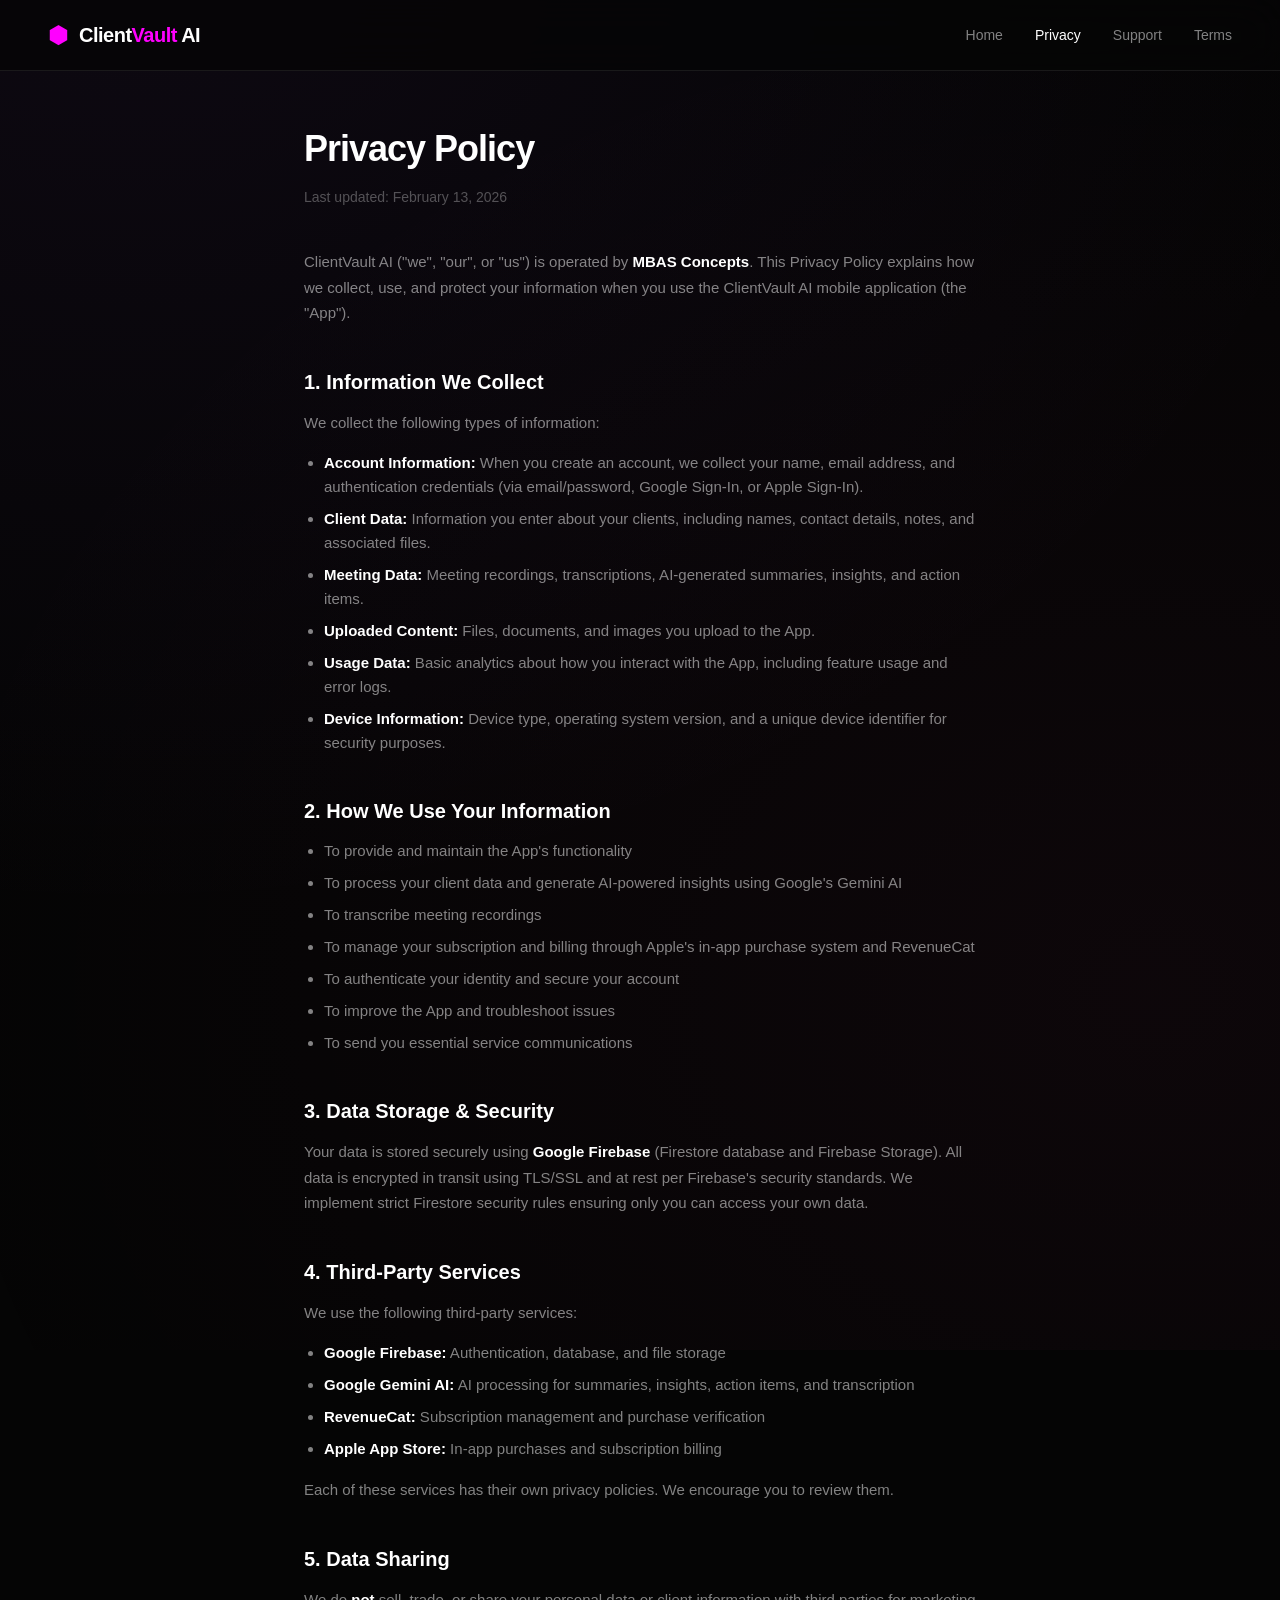
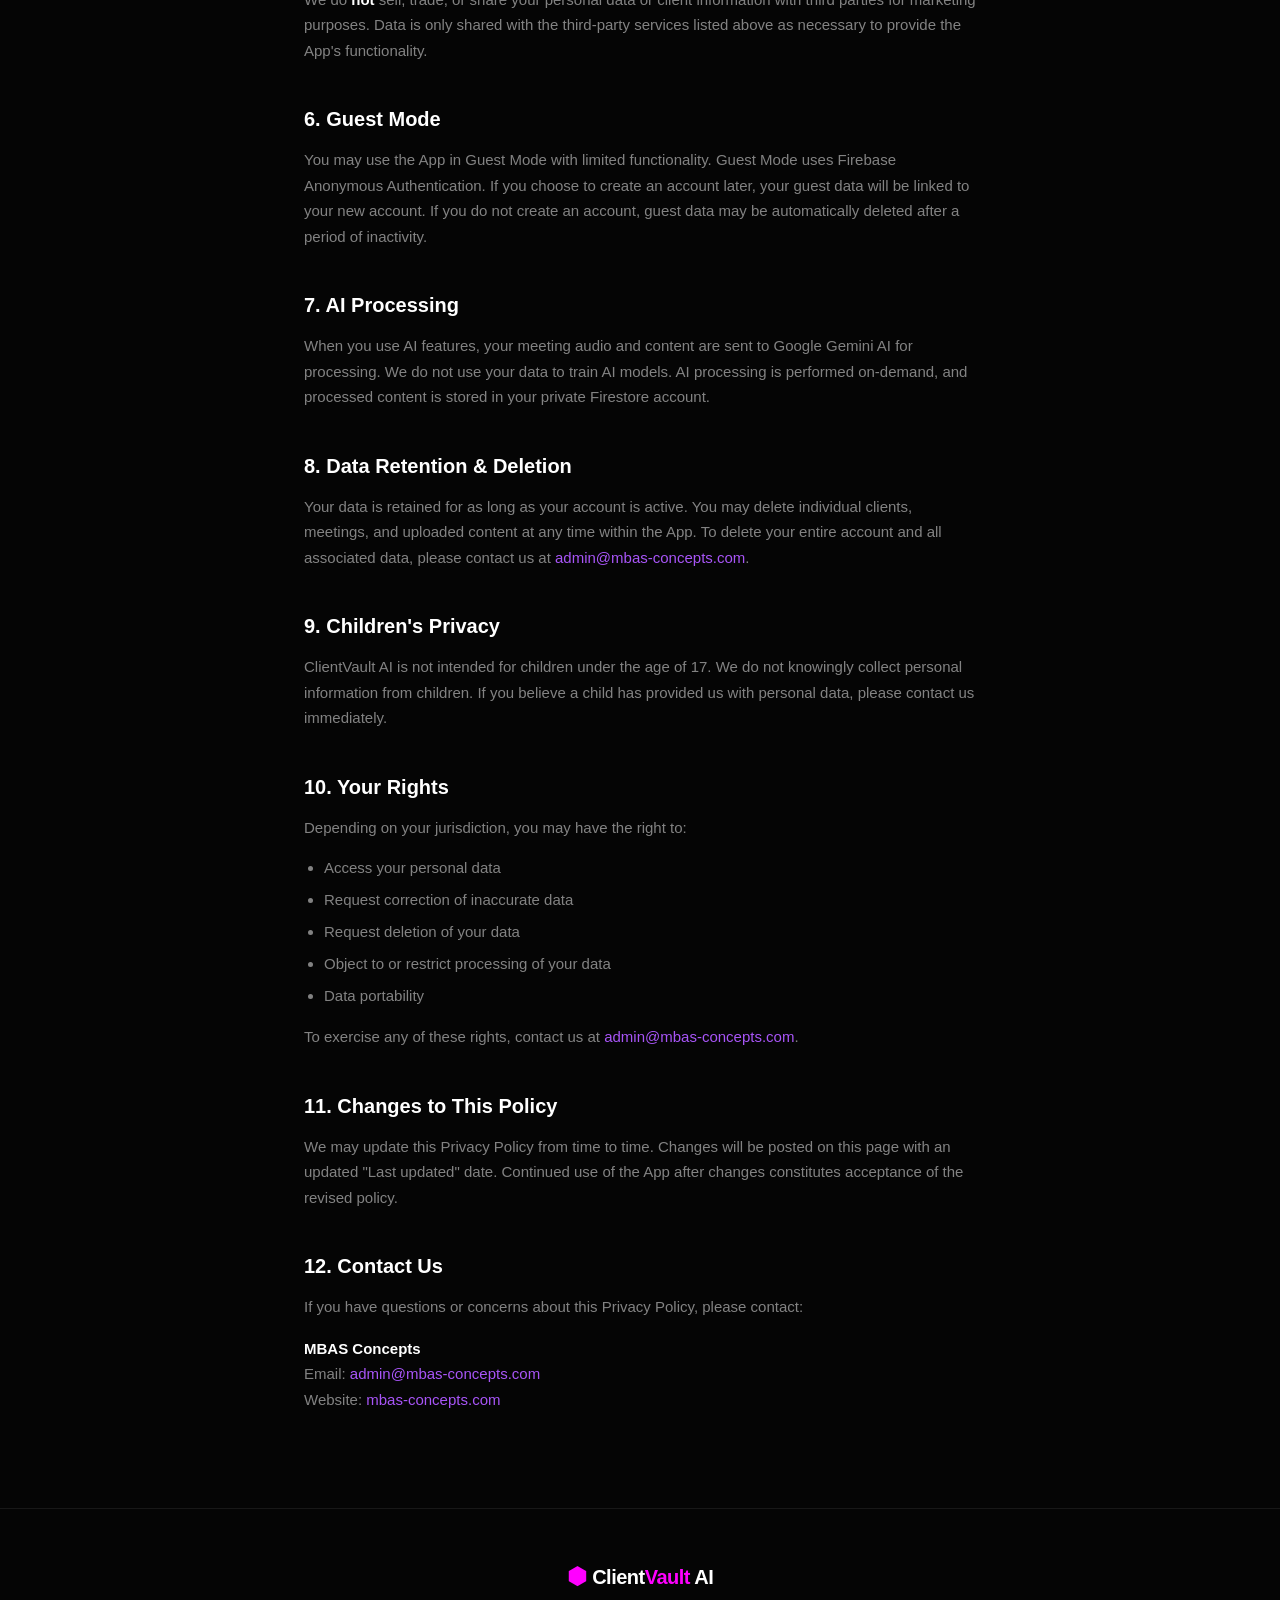
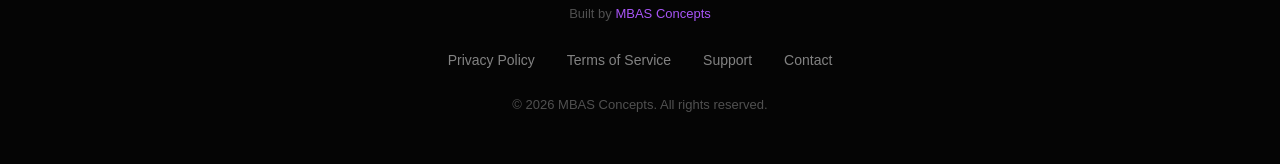
==== privacy.html @ d9dd7118 "Initial commit: ClientVault AI website Landing page, privacy policy, support/FAQ, and terms of servi" ====
<!DOCTYPE html>
<html lang="en">
<head>
    <meta charset="UTF-8">
    <meta name="viewport" content="width=device-width, initial-scale=1.0">
    <title>Privacy Policy — ClientVault AI</title>
    <link rel="stylesheet" href="style.css">
    <link rel="icon" type="image/png" href="favicon.png">
</head>
<body>
    <nav class="navbar">
        <div class="nav-brand">
            <a href="index.html" style="display:flex;align-items:center;gap:10px;text-decoration:none;color:inherit;">
                <span class="logo-icon">&#x2B22;</span>
                <span class="logo-text">Client<span class="accent">Vault</span> AI</span>
            </a>
        </div>
        <div class="nav-links">
            <a href="index.html">Home</a>
            <a href="privacy.html" class="active">Privacy</a>
            <a href="support.html">Support</a>
            <a href="terms.html">Terms</a>
        </div>
    </nav>

    <div class="page-content">
        <h1>Privacy Policy</h1>
        <p class="date">Last updated: February 13, 2026</p>

        <p>ClientVault AI ("we", "our", or "us") is operated by <strong>MBAS Concepts</strong>. This Privacy Policy explains how we collect, use, and protect your information when you use the ClientVault AI mobile application (the "App").</p>

        <h2>1. Information We Collect</h2>
        <p>We collect the following types of information:</p>
        <ul>
            <li><strong>Account Information:</strong> When you create an account, we collect your name, email address, and authentication credentials (via email/password, Google Sign-In, or Apple Sign-In).</li>
            <li><strong>Client Data:</strong> Information you enter about your clients, including names, contact details, notes, and associated files.</li>
            <li><strong>Meeting Data:</strong> Meeting recordings, transcriptions, AI-generated summaries, insights, and action items.</li>
            <li><strong>Uploaded Content:</strong> Files, documents, and images you upload to the App.</li>
            <li><strong>Usage Data:</strong> Basic analytics about how you interact with the App, including feature usage and error logs.</li>
            <li><strong>Device Information:</strong> Device type, operating system version, and a unique device identifier for security purposes.</li>
        </ul>

        <h2>2. How We Use Your Information</h2>
        <ul>
            <li>To provide and maintain the App's functionality</li>
            <li>To process your client data and generate AI-powered insights using Google's Gemini AI</li>
            <li>To transcribe meeting recordings</li>
            <li>To manage your subscription and billing through Apple's in-app purchase system and RevenueCat</li>
            <li>To authenticate your identity and secure your account</li>
            <li>To improve the App and troubleshoot issues</li>
            <li>To send you essential service communications</li>
        </ul>

        <h2>3. Data Storage & Security</h2>
        <p>Your data is stored securely using <strong>Google Firebase</strong> (Firestore database and Firebase Storage). All data is encrypted in transit using TLS/SSL and at rest per Firebase's security standards. We implement strict Firestore security rules ensuring only you can access your own data.</p>

        <h2>4. Third-Party Services</h2>
        <p>We use the following third-party services:</p>
        <ul>
            <li><strong>Google Firebase:</strong> Authentication, database, and file storage</li>
            <li><strong>Google Gemini AI:</strong> AI processing for summaries, insights, action items, and transcription</li>
            <li><strong>RevenueCat:</strong> Subscription management and purchase verification</li>
            <li><strong>Apple App Store:</strong> In-app purchases and subscription billing</li>
        </ul>
        <p>Each of these services has their own privacy policies. We encourage you to review them.</p>

        <h2>5. Data Sharing</h2>
        <p>We do <strong>not</strong> sell, trade, or share your personal data or client information with third parties for marketing purposes. Data is only shared with the third-party services listed above as necessary to provide the App's functionality.</p>

        <h2>6. Guest Mode</h2>
        <p>You may use the App in Guest Mode with limited functionality. Guest Mode uses Firebase Anonymous Authentication. If you choose to create an account later, your guest data will be linked to your new account. If you do not create an account, guest data may be automatically deleted after a period of inactivity.</p>

        <h2>7. AI Processing</h2>
        <p>When you use AI features, your meeting audio and content are sent to Google Gemini AI for processing. We do not use your data to train AI models. AI processing is performed on-demand, and processed content is stored in your private Firestore account.</p>

        <h2>8. Data Retention & Deletion</h2>
        <p>Your data is retained for as long as your account is active. You may delete individual clients, meetings, and uploaded content at any time within the App. To delete your entire account and all associated data, please contact us at <a href="mailto:admin@mbas-concepts.com">admin@mbas-concepts.com</a>.</p>

        <h2>9. Children's Privacy</h2>
        <p>ClientVault AI is not intended for children under the age of 17. We do not knowingly collect personal information from children. If you believe a child has provided us with personal data, please contact us immediately.</p>

        <h2>10. Your Rights</h2>
        <p>Depending on your jurisdiction, you may have the right to:</p>
        <ul>
            <li>Access your personal data</li>
            <li>Request correction of inaccurate data</li>
            <li>Request deletion of your data</li>
            <li>Object to or restrict processing of your data</li>
            <li>Data portability</li>
        </ul>
        <p>To exercise any of these rights, contact us at <a href="mailto:admin@mbas-concepts.com">admin@mbas-concepts.com</a>.</p>

        <h2>11. Changes to This Policy</h2>
        <p>We may update this Privacy Policy from time to time. Changes will be posted on this page with an updated "Last updated" date. Continued use of the App after changes constitutes acceptance of the revised policy.</p>

        <h2>12. Contact Us</h2>
        <p>If you have questions or concerns about this Privacy Policy, please contact:</p>
        <p>
            <strong>MBAS Concepts</strong><br>
            Email: <a href="mailto:admin@mbas-concepts.com">admin@mbas-concepts.com</a><br>
            Website: <a href="https://mbas-concepts.com" target="_blank">mbas-concepts.com</a>
        </p>
    </div>

    <footer>
        <div class="footer-content">
            <div class="footer-brand">
                <span class="logo-icon">&#x2B22;</span>
                <span class="logo-text">Client<span class="accent">Vault</span> AI</span>
                <p class="footer-byline">Built by <a href="https://mbas-concepts.com" target="_blank">MBAS Concepts</a></p>
            </div>
            <div class="footer-links">
                <a href="privacy.html">Privacy Policy</a>
                <a href="terms.html">Terms of Service</a>
                <a href="support.html">Support</a>
                <a href="mailto:admin@mbas-concepts.com">Contact</a>
            </div>
            <p class="copyright">&copy; 2026 MBAS Concepts. All rights reserved.</p>
        </div>
    </footer>
</body>
</html>
---- style.css ----
/* ============================
   ClientVault AI — Website Theme
   Glass-morphism dark design
   ============================ */

* {
    margin: 0;
    padding: 0;
    box-sizing: border-box;
}

:root {
    --bg-primary: #050505;
    --bg-secondary: #0A0A0F;
    --bg-card: rgba(255, 255, 255, 0.03);
    --border-color: rgba(255, 255, 255, 0.08);
    --text-primary: #ffffff;
    --text-secondary: rgba(255, 255, 255, 0.5);
    --text-muted: rgba(255, 255, 255, 0.3);
    --accent: #FF00FF;
    --accent-pink: #EC4899;
    --accent-purple: #A855F7;
    --accent-violet: #7C3AED;
}

body {
    font-family: -apple-system, BlinkMacSystemFont, 'SF Pro Display', 'Segoe UI', Roboto, sans-serif;
    background: var(--bg-primary);
    color: var(--text-primary);
    line-height: 1.6;
    overflow-x: hidden;
}

/* Background glow effect */
body::before {
    content: '';
    position: fixed;
    top: -50%;
    left: -50%;
    width: 200%;
    height: 200%;
    background: radial-gradient(ellipse at 30% 20%, rgba(168, 85, 247, 0.06) 0%, transparent 50%),
                radial-gradient(ellipse at 70% 80%, rgba(236, 72, 153, 0.04) 0%, transparent 50%);
    pointer-events: none;
    z-index: 0;
}

/* ---- Glass effect ---- */
.glass {
    background: var(--bg-card);
    border: 1px solid var(--border-color);
    backdrop-filter: blur(40px);
    -webkit-backdrop-filter: blur(40px);
}

/* ---- Navbar ---- */
.navbar {
    position: fixed;
    top: 0;
    left: 0;
    right: 0;
    z-index: 100;
    display: flex;
    justify-content: space-between;
    align-items: center;
    padding: 16px 48px;
    background: rgba(5, 5, 5, 0.8);
    backdrop-filter: blur(20px);
    -webkit-backdrop-filter: blur(20px);
    border-bottom: 1px solid var(--border-color);
}

.nav-brand {
    display: flex;
    align-items: center;
    gap: 10px;
}

.logo-icon {
    color: var(--accent);
    font-size: 24px;
}

.logo-text {
    font-size: 20px;
    font-weight: 700;
    letter-spacing: -0.5px;
}

.accent {
    color: var(--accent);
}

.nav-links {
    display: flex;
    gap: 32px;
}

.nav-links a {
    color: var(--text-secondary);
    text-decoration: none;
    font-size: 14px;
    font-weight: 500;
    transition: color 0.2s;
}

.nav-links a:hover,
.nav-links a.active {
    color: var(--text-primary);
}

/* ---- Main ---- */
main {
    position: relative;
    z-index: 1;
}

/* ---- Hero ---- */
.hero {
    min-height: 100vh;
    display: flex;
    align-items: center;
    justify-content: center;
    text-align: center;
    padding: 120px 24px 80px;
}

.hero-content {
    max-width: 720px;
}

.badge {
    display: inline-block;
    padding: 6px 16px;
    border-radius: 100px;
    font-size: 13px;
    font-weight: 600;
    color: var(--accent-purple);
    background: rgba(168, 85, 247, 0.1);
    border: 1px solid rgba(168, 85, 247, 0.2);
    margin-bottom: 32px;
}

.hero h1 {
    font-size: clamp(36px, 6vw, 64px);
    font-weight: 800;
    line-height: 1.1;
    letter-spacing: -2px;
    margin-bottom: 24px;
}

.hero-subtitle {
    font-size: 18px;
    color: var(--text-secondary);
    max-width: 560px;
    margin: 0 auto 40px;
    line-height: 1.7;
}

.hero-buttons {
    display: flex;
    gap: 16px;
    justify-content: center;
    flex-wrap: wrap;
}

.btn {
    display: inline-flex;
    align-items: center;
    gap: 10px;
    padding: 14px 28px;
    border-radius: 12px;
    font-size: 15px;
    font-weight: 600;
    text-decoration: none;
    transition: all 0.2s;
    cursor: pointer;
    border: none;
}

.btn-primary {
    background: linear-gradient(135deg, var(--accent-pink), var(--accent-violet));
    color: white;
    box-shadow: 0 8px 32px rgba(236, 72, 153, 0.25);
}

.btn-primary:hover {
    transform: translateY(-2px);
    box-shadow: 0 12px 40px rgba(236, 72, 153, 0.35);
}

/* ---- Features ---- */
.features {
    padding: 80px 24px 100px;
    text-align: center;
}

.features h2 {
    font-size: clamp(28px, 4vw, 42px);
    font-weight: 800;
    letter-spacing: -1px;
    margin-bottom: 56px;
}

.features-grid {
    display: grid;
    grid-template-columns: repeat(auto-fit, minmax(260px, 1fr));
    gap: 24px;
    max-width: 1000px;
    margin: 0 auto;
}

.feature-card {
    padding: 32px 24px;
    border-radius: 16px;
    text-align: left;
    transition: transform 0.2s, border-color 0.2s;
}

.feature-card:hover {
    transform: translateY(-4px);
    border-color: rgba(255, 255, 255, 0.15);
}

.feature-icon {
    width: 48px;
    height: 48px;
    border-radius: 12px;
    display: flex;
    align-items: center;
    justify-content: center;
    font-size: 22px;
    margin-bottom: 20px;
}

.feature-card h3 {
    font-size: 18px;
    font-weight: 700;
    margin-bottom: 10px;
}

.feature-card p {
    font-size: 14px;
    color: var(--text-secondary);
    line-height: 1.6;
}

/* ---- Pricing ---- */
.pricing {
    padding: 80px 24px 100px;
    text-align: center;
}

.pricing h2 {
    font-size: clamp(28px, 4vw, 42px);
    font-weight: 800;
    letter-spacing: -1px;
    margin-bottom: 12px;
}

.pricing-subtitle {
    font-size: 16px;
    color: var(--text-secondary);
    margin-bottom: 48px;
}

.pricing-grid {
    display: grid;
    grid-template-columns: repeat(auto-fit, minmax(240px, 1fr));
    gap: 24px;
    max-width: 860px;
    margin: 0 auto;
}

.pricing-card {
    padding: 36px 28px;
    border-radius: 16px;
    text-align: left;
    position: relative;
}

.pricing-card.popular {
    border-color: rgba(168, 85, 247, 0.3);
    background: rgba(168, 85, 247, 0.05);
}

.popular-badge {
    position: absolute;
    top: -12px;
    left: 50%;
    transform: translateX(-50%);
    padding: 4px 16px;
    border-radius: 100px;
    font-size: 11px;
    font-weight: 700;
    text-transform: uppercase;
    letter-spacing: 0.5px;
    background: linear-gradient(135deg, var(--accent-pink), var(--accent-violet));
    color: white;
}

.pricing-card h3 {
    font-size: 18px;
    font-weight: 700;
    margin-bottom: 8px;
}

.price {
    font-size: 42px;
    font-weight: 800;
    letter-spacing: -2px;
    margin-bottom: 24px;
}

.price span {
    font-size: 16px;
    font-weight: 400;
    color: var(--text-secondary);
    letter-spacing: 0;
}

.pricing-card ul {
    list-style: none;
    padding: 0;
}

.pricing-card li {
    padding: 8px 0;
    font-size: 14px;
    color: var(--text-secondary);
    border-bottom: 1px solid var(--border-color);
}

.pricing-card li:last-child {
    border-bottom: none;
}

.pricing-card li::before {
    content: '✓ ';
    color: var(--accent-purple);
    font-weight: 700;
}

.trial-note {
    margin-top: 32px;
    font-size: 14px;
    color: var(--text-muted);
}

/* ---- Footer ---- */
footer {
    position: relative;
    z-index: 1;
    border-top: 1px solid var(--border-color);
    padding: 48px 24px;
}

.footer-content {
    max-width: 800px;
    margin: 0 auto;
    text-align: center;
}

.footer-brand {
    margin-bottom: 24px;
}

.footer-byline {
    font-size: 13px;
    color: var(--text-muted);
    margin-top: 8px;
}

.footer-byline a {
    color: var(--accent-purple);
    text-decoration: none;
}

.footer-byline a:hover {
    text-decoration: underline;
}

.footer-links {
    display: flex;
    justify-content: center;
    gap: 32px;
    margin-bottom: 24px;
    flex-wrap: wrap;
}

.footer-links a {
    color: var(--text-secondary);
    text-decoration: none;
    font-size: 14px;
    transition: color 0.2s;
}

.footer-links a:hover {
    color: var(--text-primary);
}

.copyright {
    font-size: 13px;
    color: var(--text-muted);
}

/* ---- Page content (for privacy, support, terms) ---- */
.page-content {
    max-width: 720px;
    margin: 0 auto;
    padding: 120px 24px 80px;
    position: relative;
    z-index: 1;
}

.page-content h1 {
    font-size: 36px;
    font-weight: 800;
    letter-spacing: -1px;
    margin-bottom: 8px;
}

.page-content .date {
    font-size: 14px;
    color: var(--text-muted);
    margin-bottom: 40px;
}

.page-content h2 {
    font-size: 20px;
    font-weight: 700;
    margin-top: 40px;
    margin-bottom: 12px;
    color: var(--text-primary);
}

.page-content p {
    font-size: 15px;
    color: var(--text-secondary);
    margin-bottom: 16px;
    line-height: 1.7;
}

.page-content ul {
    padding-left: 20px;
    margin-bottom: 16px;
}

.page-content li {
    font-size: 15px;
    color: var(--text-secondary);
    margin-bottom: 8px;
    line-height: 1.6;
}

.page-content strong {
    color: var(--text-primary);
}

.page-content a {
    color: var(--accent-purple);
    text-decoration: none;
}

.page-content a:hover {
    text-decoration: underline;
}

/* ---- Support page extras ---- */
.support-card {
    padding: 32px;
    border-radius: 16px;
    margin-bottom: 24px;
}

.support-card h3 {
    font-size: 18px;
    font-weight: 700;
    margin-bottom: 12px;
}

.support-card p {
    margin-bottom: 16px;
}

.support-card .btn {
    font-size: 14px;
    padding: 12px 24px;
}

/* ---- Responsive ---- */
@media (max-width: 768px) {
    .navbar {
        padding: 12px 20px;
    }

    .nav-links {
        gap: 20px;
    }

    .nav-links a {
        font-size: 13px;
    }

    .hero {
        padding: 100px 20px 60px;
    }

    .features-grid {
        grid-template-columns: 1fr;
    }

    .pricing-grid {
        grid-template-columns: 1fr;
        max-width: 360px;
    }

    .footer-links {
        gap: 20px;
    }
}
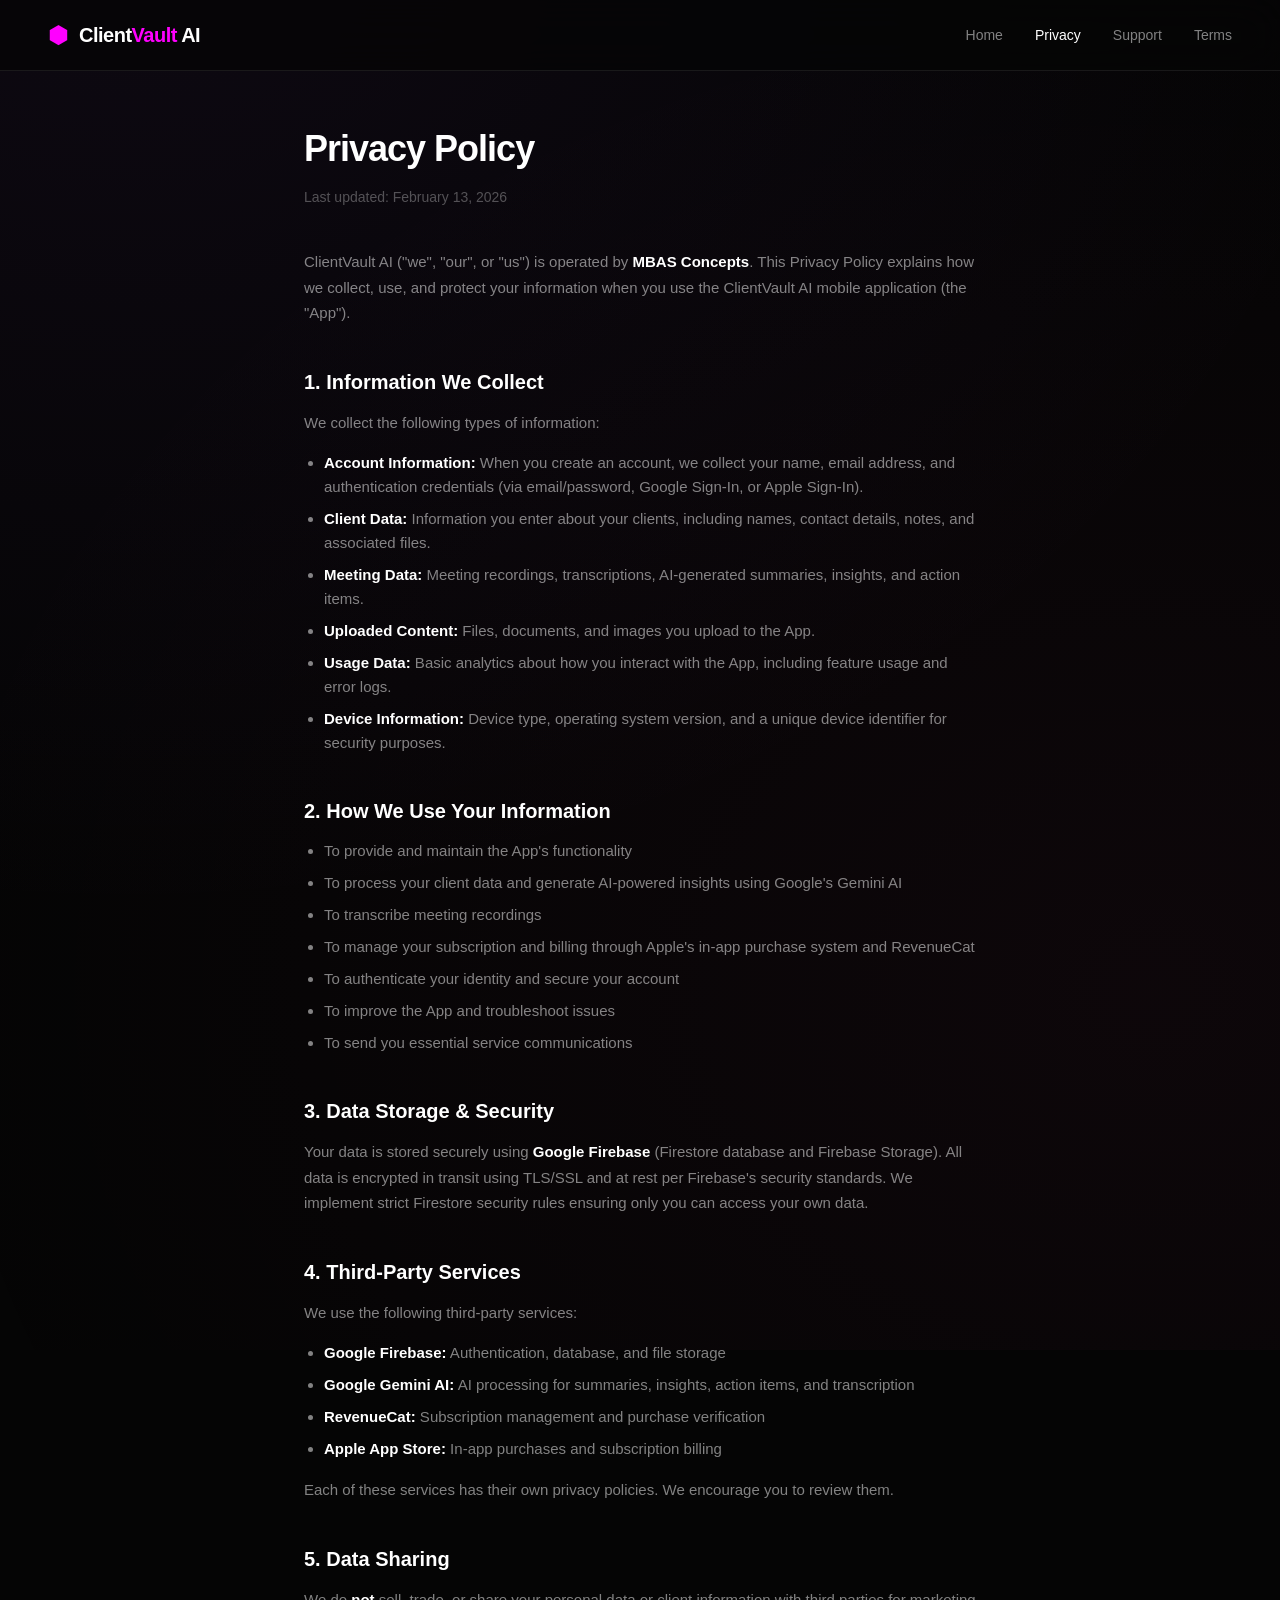
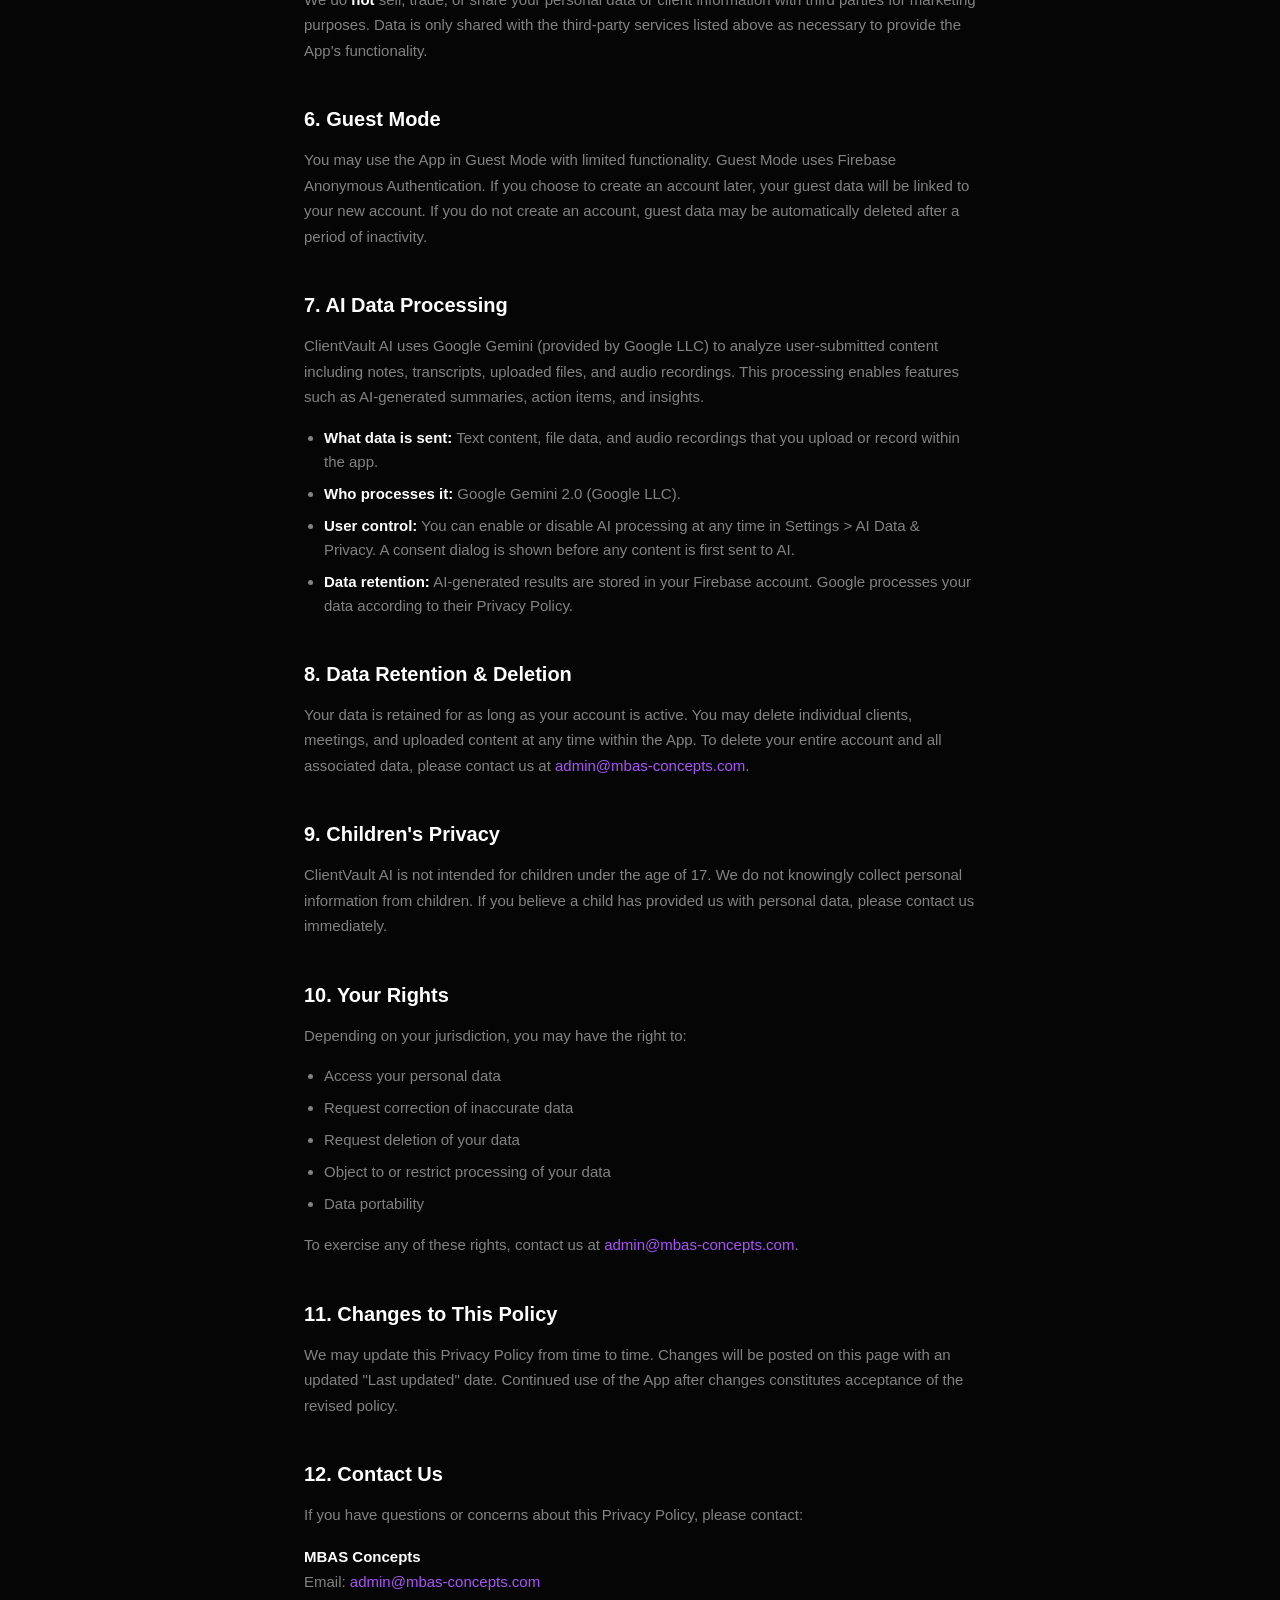
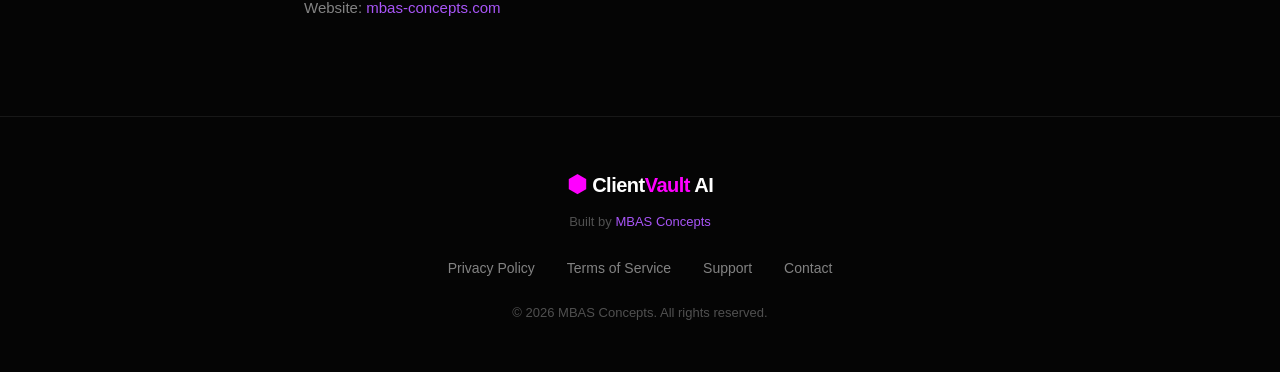
==== commit fece2aa2: "Update privacy policy for Apple AI Data Processing review" ====
--- a/privacy.html
+++ b/privacy.html
@@ -70,8 +70,14 @@
         <h2>6. Guest Mode</h2>
         <p>You may use the App in Guest Mode with limited functionality. Guest Mode uses Firebase Anonymous Authentication. If you choose to create an account later, your guest data will be linked to your new account. If you do not create an account, guest data may be automatically deleted after a period of inactivity.</p>
 
-        <h2>7. AI Processing</h2>
-        <p>When you use AI features, your meeting audio and content are sent to Google Gemini AI for processing. We do not use your data to train AI models. AI processing is performed on-demand, and processed content is stored in your private Firestore account.</p>
+        <h2>7. AI Data Processing</h2>
+        <p>ClientVault AI uses Google Gemini (provided by Google LLC) to analyze user-submitted content including notes, transcripts, uploaded files, and audio recordings. This processing enables features such as AI-generated summaries, action items, and insights.</p>
+        <ul>
+            <li><strong>What data is sent:</strong> Text content, file data, and audio recordings that you upload or record within the app.</li>
+            <li><strong>Who processes it:</strong> Google Gemini 2.0 (Google LLC).</li>
+            <li><strong>User control:</strong> You can enable or disable AI processing at any time in Settings > AI Data & Privacy. A consent dialog is shown before any content is first sent to AI.</li>
+            <li><strong>Data retention:</strong> AI-generated results are stored in your Firebase account. Google processes your data according to their Privacy Policy.</li>
+        </ul>
 
         <h2>8. Data Retention & Deletion</h2>
         <p>Your data is retained for as long as your account is active. You may delete individual clients, meetings, and uploaded content at any time within the App. To delete your entire account and all associated data, please contact us at <a href="mailto:admin@mbas-concepts.com">admin@mbas-concepts.com</a>.</p>
